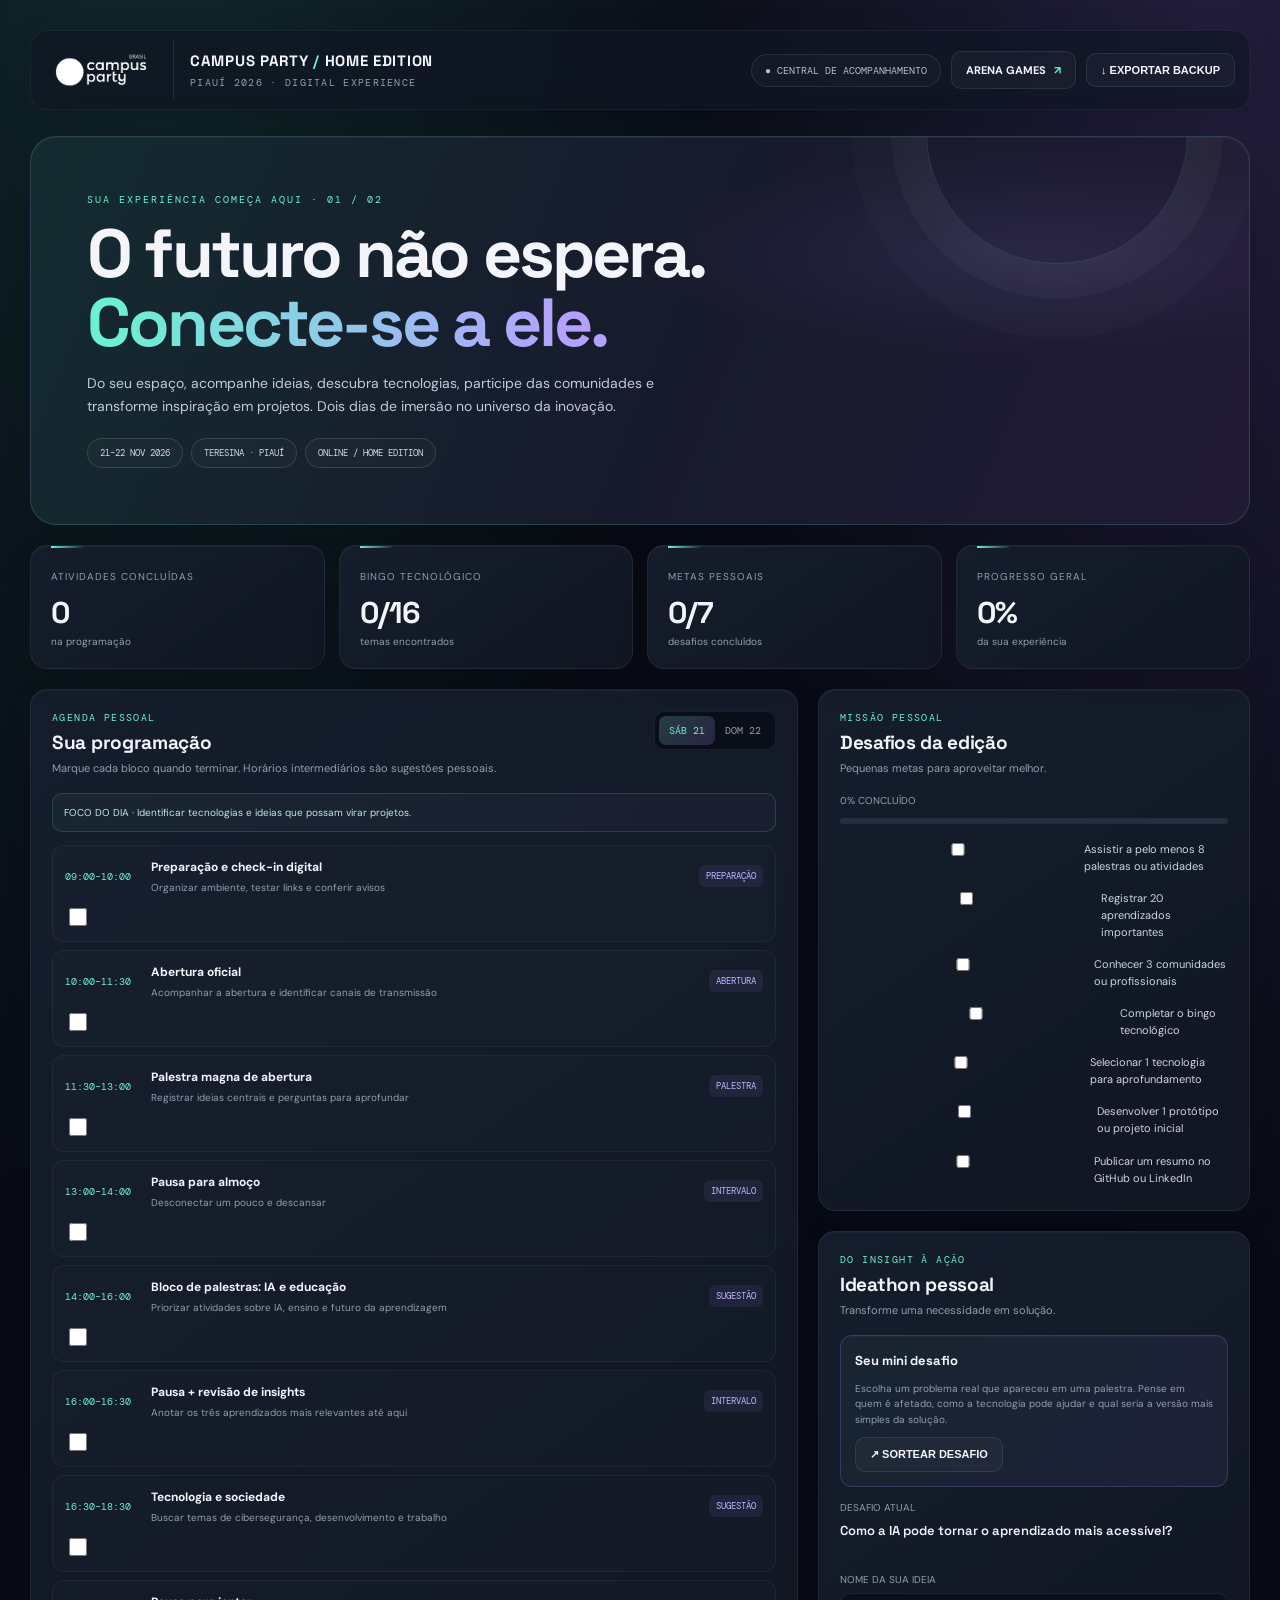
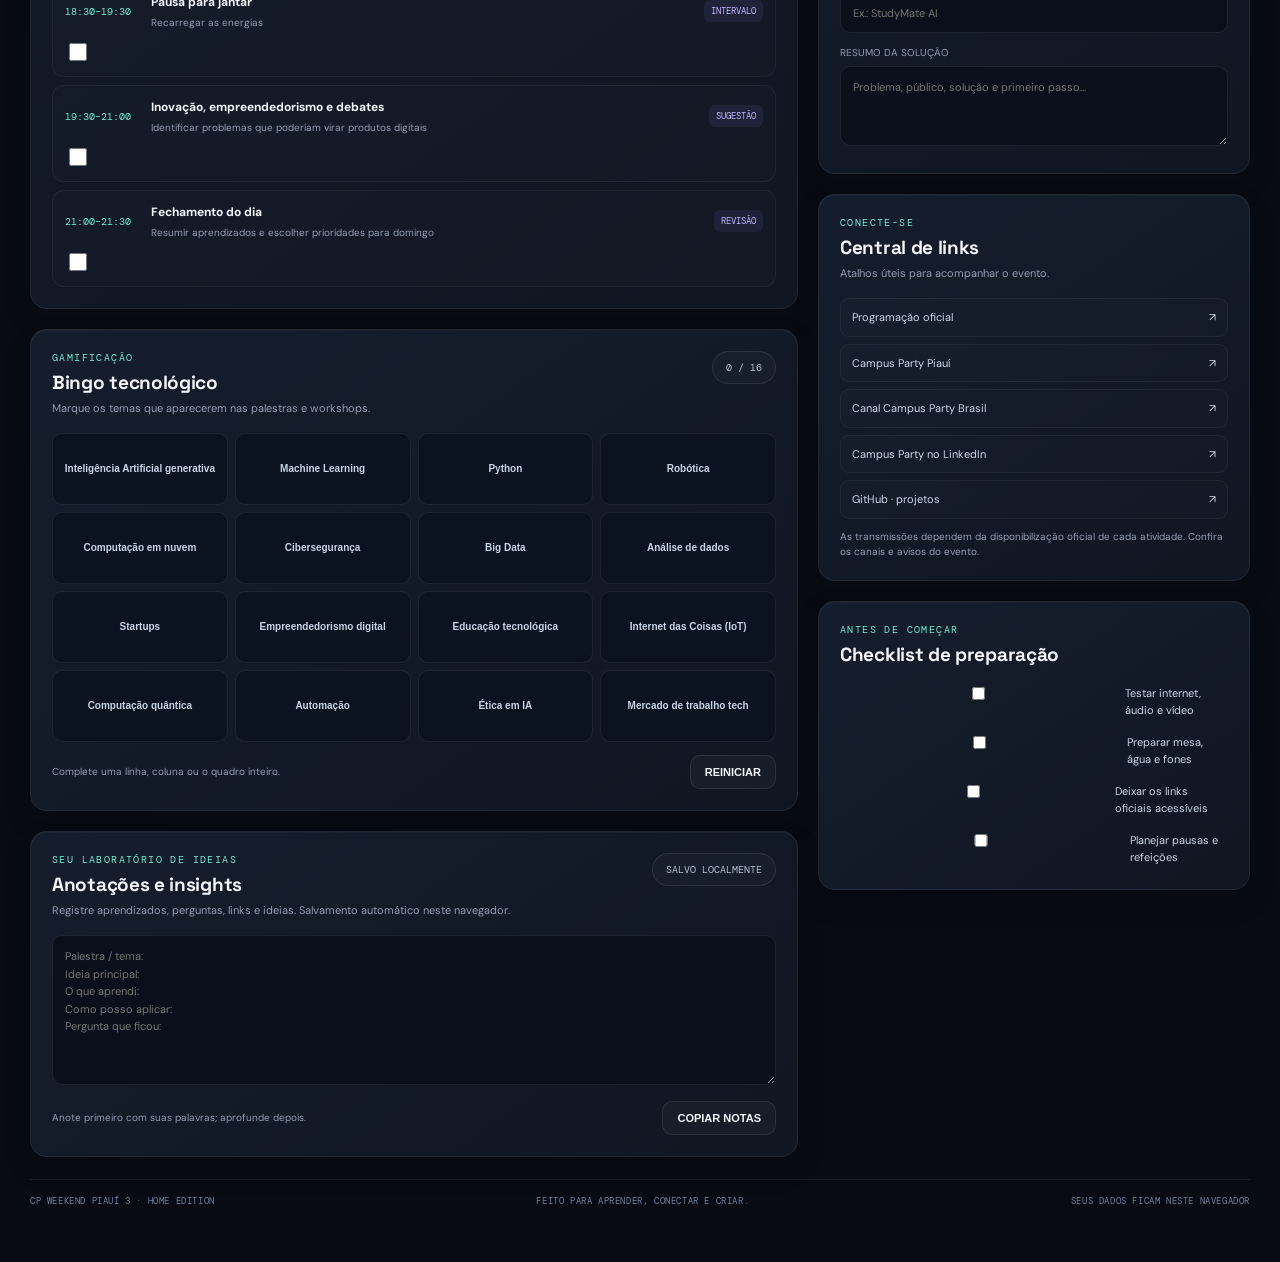
==== index.html @ 37fe3cd0 "Add files via upload" ====
<!doctype html>
<html lang="pt-BR">

<head>
    <meta charset="utf-8">
    <meta name="viewport" content="width=device-width,initial-scale=1">
    <meta name="theme-color" content="#090d18">
    <title>Campus Party Piauí 2026 | Home Edition</title>
    <link rel="icon" href="favicon.png">
    <link rel="stylesheet" href="styles.css">
</head>

<body>
    <div class="wrap">
        <header class="top">
            <div class="brand">
                <div class="logo">
                    <img src="./assets/_logo.webp" alt="Campus Party Piauí 2026" width="120" height="68">
                </div>
                <div>
                    <b>CAMPUS PARTY <span style="color:var(--cyan)">/</span> HOME EDITION</b>
                    <div class="sub">
                        PIAUÍ 2026 · DIGITAL EXPERIENCE
                    </div>
                </div>
            </div>
            <div class="topright">
                <span class="pill">● CENTRAL DE ACOMPANHAMENTO</span><a class="btn arena-link"
                    href="arena-games.html">ARENA GAMES <span>↗</span></a><button class="btn" id="export">↓ EXPORTAR
                    BACKUP</button>
            </div>
        </header>
        <section class="hero">
            <div class="eyebrow">
                SUA EXPERIÊNCIA COMEÇA AQUI · 01 / 02
            </div>
            <h1>O futuro não espera.<br><span>Conecte-se a ele.</span></h1>
            <p>
                Do seu espaço, acompanhe ideias, descubra tecnologias, participe das comunidades e transforme inspiração
                em projetos. Dois dias de imersão no universo da inovação.
            </p>
            <div class="tags">
                <span class="tag">21–22 NOV 2026</span><span class="tag">TERESINA · PIAUÍ</span><span class="tag">ONLINE
                    / HOME EDITION</span>
            </div>
        </section>
        <section class="stats">
            <div class="stat">
                <small>Atividades concluídas</small>
                <div class="num" id="sEvents">
                    0
                </div>
                <div class="hint">
                    na programação
                </div>
            </div>
            <div class="stat">
                <small>Bingo tecnológico</small>
                <div class="num" id="sBingo">
                    0/16
                </div>
                <div class="hint">
                    temas encontrados
                </div>
            </div>
            <div class="stat">
                <small>Metas pessoais</small>
                <div class="num" id="sGoals">
                    0/7
                </div>
                <div class="hint">
                    desafios concluídos
                </div>
            </div>
            <div class="stat">
                <small>Progresso geral</small>
                <div class="num" id="sTotal">
                    0%
                </div>
                <div class="hint">
                    da sua experiência
                </div>
            </div>
        </section>
        <div class="layout">
            <main class="col">
                <section class="card">
                    <div class="cardhead">
                        <div>
                            <div class="kicker">
                                AGENDA PESSOAL
                            </div>
                            <div class="title">
                                Sua programação
                            </div>
                            <div class="desc">
                                Marque cada bloco quando terminar. Horários intermediários são sugestões pessoais.
                            </div>
                        </div>
                        <div class="tabs">
                            <button class="tab active" data-day="sat">SÁB 21</button><button class="tab"
                                data-day="sun">DOM 22</button>
                        </div>
                    </div>
                    <div class="noteinfo" id="dayNote">
                        FOCO DO DIA · Identificar tecnologias e ideias que possam virar projetos.
                    </div>
                    <div class="events" id="events"></div>
                </section>
                <section class="card">
                    <div class="cardhead">
                        <div>
                            <div class="kicker">
                                GAMIFICAÇÃO
                            </div>
                            <div class="title">
                                Bingo tecnológico
                            </div>
                            <div class="desc">
                                Marque os temas que aparecerem nas palestras e workshops.
                            </div>
                        </div>
                        <span class="pill" id="bingoCount">0 / 16</span>
                    </div>
                    <div class="bingo" id="bingo"></div>
                    <div style="display:flex;justify-content:space-between;align-items:center;gap:10px;margin-top:13px">
                        <span class="muted">Complete uma linha, coluna ou o quadro inteiro.</span><button class="btn"
                            id="resetBingo">REINICIAR</button>
                    </div>
                </section>
                <section class="card">
                    <div class="cardhead">
                        <div>
                            <div class="kicker">
                                SEU LABORATÓRIO DE IDEIAS
                            </div>
                            <div class="title">
                                Anotações e insights
                            </div>
                            <div class="desc">
                                Registre aprendizados, perguntas, links e ideias. Salvamento automático neste navegador.
                            </div>
                        </div>
                        <span class="pill" id="saveStatus">SALVO LOCALMENTE</span>
                    </div>
                    <textarea id="notes"
                        placeholder="Palestra / tema:&#10;Ideia principal:&#10;O que aprendi:&#10;Como posso aplicar:&#10;Pergunta que ficou:"></textarea>
                    <div style="display:flex;justify-content:space-between;align-items:center;margin-top:10px">
                        <span class="muted">Anote primeiro com suas palavras; aprofunde depois.</span><button
                            class="btn" id="copy">COPIAR NOTAS</button>
                    </div>
                </section>
            </main>
            <aside class="col side">
                <section class="card">
                    <div class="cardhead">
                        <div>
                            <div class="kicker">
                                MISSÃO PESSOAL
                            </div>
                            <div class="title">
                                Desafios da edição
                            </div>
                            <div class="desc">
                                Pequenas metas para aproveitar melhor.
                            </div>
                        </div>
                    </div>
                    <div class="muted" id="goalPct">
                        0% CONCLUÍDO
                    </div>
                    <div class="progress">
                        <div class="bar" id="goalBar"></div>
                    </div>
                    <div class="goals" id="goals"></div>
                </section>
                <section class="card">
                    <div class="cardhead">
                        <div>
                            <div class="kicker">
                                DO INSIGHT À AÇÃO
                            </div>
                            <div class="title">
                                Ideathon pessoal
                            </div>
                            <div class="desc">
                                Transforme uma necessidade em solução.
                            </div>
                        </div>
                    </div>
                    <div class="idea">
                        <b>Seu mini desafio</b>
                        <p>
                            Escolha um problema real que apareceu em uma palestra. Pense em quem é afetado, como a
                            tecnologia pode ajudar e qual seria a versão mais simples da solução.
                        </p>
                        <button class="btn" id="newIdea">↗ SORTEAR DESAFIO</button>
                    </div>
                    <label class="muted" style="display:block;margin:13px 0 6px">DESAFIO ATUAL</label>
                    <div id="prompt" style="font:600 13px/1.5 'Space Grotesk';min-height:38px">
                        Como a IA pode tornar o aprendizado mais acessível?
                    </div>
                    <label class="muted" style="display:block;margin:13px 0 6px">NOME DA SUA IDEIA</label><input
                        id="projectName" placeholder="Ex.: StudyMate AI"><label class="muted"
                        style="display:block;margin:12px 0 6px">RESUMO DA SOLUÇÃO</label><textarea class="smallarea"
                        id="projectDesc" placeholder="Problema, público, solução e primeiro passo..."></textarea>
                </section>
                <section class="card">
                    <div class="cardhead">
                        <div>
                            <div class="kicker">
                                CONECTE-SE
                            </div>
                            <div class="title">
                                Central de links
                            </div>
                            <div class="desc">
                                Atalhos úteis para acompanhar o evento.
                            </div>
                        </div>
                    </div>
                    <div class="resources">
                        <a class="resource"
                            href="https://brasil.campus-party.org/cpweekend/piaui3/horario-de-funcionamento/"
                            target="_blank" rel="noopener">Programação oficial <span>↗</span></a><a class="resource"
                            href="https://brasil.campus-party.org/cpweekend/piaui3/" target="_blank"
                            rel="noopener">Campus Party Piauí <span>↗</span></a><a class="resource"
                            href="https://www.youtube.com/@CampusPartyBrasil" target="_blank" rel="noopener">Canal
                            Campus Party Brasil <span>↗</span></a><a class="resource"
                            href="https://www.linkedin.com/company/campus-party/" target="_blank" rel="noopener">Campus
                            Party no LinkedIn <span>↗</span></a><a class="resource" href="https://github.com/"
                            target="_blank" rel="noopener">GitHub · projetos <span>↗</span></a>
                    </div>
                    <p class="muted" style="margin-bottom:0">
                        As transmissões dependem da disponibilização oficial de cada atividade. Confira os canais e
                        avisos do evento.
                    </p>
                </section>
                <section class="card">
                    <div class="cardhead">
                        <div>
                            <div class="kicker">
                                ANTES DE COMEÇAR
                            </div>
                            <div class="title">
                                Checklist de preparação
                            </div>
                        </div>
                    </div>
                    <div class="goals" id="prep">
                        <label class="goal"><input type="checkbox" data-prep="internet"><span>Testar internet, áudio e
                                vídeo</span></label><label class="goal"><input type="checkbox"
                                data-prep="desk"><span>Preparar mesa, água e fones</span></label><label
                            class="goal"><input type="checkbox" data-prep="links"><span>Deixar os links oficiais
                                acessíveis</span></label><label class="goal"><input type="checkbox"
                                data-prep="breaks"><span>Planejar pausas e refeições</span></label>
                    </div>
                </section>
            </aside>
        </div>
        <footer class="foot">
            <span>CP WEEKEND PIAUÍ 3 · HOME EDITION</span><span>FEITO PARA APRENDER, CONECTAR E CRIAR.</span><span>SEUS
                DADOS FICAM NESTE NAVEGADOR</span>
        </footer>
    </div>
    <div class="toast" id="toast"></div>
    <script src="app.js"></script>
</body>

</html>
---- styles.css ----
@import url('https://fonts.googleapis.com/css2?family=DM+Mono:wght@400;500&family=DM+Sans:wght@400;500;600;700;800&family=Space+Grotesk:wght@500;600;700&display=swap');

    :root {
        --bg: #080b14;
        --panel: #111725;
        --panel2: #0d1320;
        --line: #252e40;
        --txt: #f3f5fb;
        --muted: #929db2;
        --cyan: #6cf0d2;
        --purple: #a68bff;
        --pink: #f58bd4;
        --green: #7ee0a1
    }

    * {
        box-sizing: border-box
    }

    body {
        margin: 0;
        background: radial-gradient(ellipse 10% 0%, #12303a 0, transparent 35%), radial-gradient(ellipse at 90% 5%, #211c40 0, transparent 30%), var(--bg);
        color: var(--txt);
        font: 14px 'DM Sans', sans-serif
    }

    .wrap {
        max-width: 1400px;
        margin: auto;
        padding: 26px 30px 55px
    }

    .top {
        display: flex;
        justify-content: space-between;
        align-items: center;
        margin-bottom: 26px
    }

    .brand {
        display: flex;
        align-items: center;
        gap: 12px
    }

    .logo {
        border-right: 1px solid var(--line);
    }

    /* .logo {
        background: linear-gradient(135deg, var(--cyan), var(--purple));
        color: #08121b;
        border-radius: 13px;
        width: 88px;
        height: 44px;
        display: grid;
        place-items: center;
        font: 700 19px 'Space Grotesk'
    } */

    .brand b {
        font: 700 16px 'Space Grotesk';
        letter-spacing: .4px
    }

    .sub,
    .mono {
        font: 10px 'DM Mono';
        letter-spacing: 1px;
        color: var(--muted);
        margin-top: 4px
    }

    .pill {
        border: 1px solid var(--line);
        border-radius: 30px;
        padding: 9px 13px;
        color: var(--muted);
        font: 10px 'DM Mono'
    }

    .topright {
        display: flex;
        gap: 10px;
        align-items: center
    }

    .btn {
        background: #1a2940;
        border: 1px solid var(--line);
        color: var(--txt);
        padding: 10px 14px;
        border-radius: 11px;
        font-weight: 700;
        font-size: 11px;
        cursor: pointer
    }

    .btn:hover {
        border-color: var(--cyan);
        transform: translateY(-1px)
    }

    .btn.primary {
        background: var(--cyan);
        color: #07131b;
        border-color: var(--cyan)
    }

    .hero {
        position: relative;
        overflow: hidden;
        border: 1px solid #31505d;
        border-radius: 25px;
        padding: 34px 38px;
        background: linear-gradient(110deg, #122b39, #1d1b3b);
        margin-bottom: 18px
    }

    .hero:after {
        content: "";
        position: absolute;
        width: 260px;
        height: 260px;
        border: 1px solid #45606c;
        border-radius: 50%;
        right: 5%;
        top: -135px;
        box-shadow: 0 0 0 35px #ffffff08, 0 0 0 75px #ffffff05
    }

    .eyebrow {
        font: 10px 'DM Mono';
        letter-spacing: 2px;
        color: var(--cyan)
    }

    h1 {
        font: 700 clamp(35px, 5vw, 57px)/1.02 'Space Grotesk';
        letter-spacing: -2px;
        margin: 14px 0 12px;
        max-width: 750px
    }

    h1 span {
        background: linear-gradient(90deg, var(--cyan), #c7aaff);
        color: transparent;
        background-clip: text
    }

    .hero p {
        color: #b7c6d9;
        line-height: 1.65;
        max-width: 650px;
        font-size: 13px
    }

    .tags {
        display: flex;
        gap: 8px;
        flex-wrap: wrap;
        margin-top: 20px
    }

    .tag {
        font: 9px 'DM Mono';
        padding: 8px 10px;
        border: 1px solid #ffffff25;
        border-radius: 8px;
        color: #d0d9e8
    }

    .stats {
        display: grid;
        grid-template-columns: repeat(4, 1fr);
        gap: 12px;
        margin: 18px 0
    }

    .stat,
    .card {
        background: linear-gradient(145deg, #142034, #101827);
        border: 1px solid var(--line);
        border-radius: 18px;
        padding: 18px
    }

    .stat small {
        color: var(--muted);
        font-size: 10px;
        text-transform: uppercase;
        letter-spacing: 1px
    }

    .num {
        font: 700 27px 'Space Grotesk';
        margin: 7px 0 2px
    }

    .hint {
        font-size: 10px;
        color: var(--muted)
    }

    .layout {
        display: grid;
        grid-template-columns: 1.6fr .9fr;
        gap: 18px
    }

    .col {
        display: flex;
        flex-direction: column;
        gap: 18px
    }

    .cardhead {
        display: flex;
        justify-content: space-between;
        align-items: flex-start;
        gap: 12px;
        margin-bottom: 16px
    }

    .kicker {
        font: 10px 'DM Mono';
        letter-spacing: 1.4px;
        color: var(--cyan);
        margin-bottom: 6px
    }

    .title {
        font: 700 17px 'Space Grotesk'
    }

    .desc {
        font-size: 11px;
        color: var(--muted);
        margin-top: 5px
    }

    .tabs {
        display: flex;
        background: #0a1220;
        border: 1px solid var(--line);
        border-radius: 10px;
        padding: 4px
    }

    .tab {
        border: 0;
        background: transparent;
        color: var(--muted);
        padding: 8px 10px;
        border-radius: 7px;
        font: 10px 'DM Mono';
        cursor: pointer
    }

    .tab.active {
        background: #263a50;
        color: var(--cyan)
    }

    .noteinfo {
        background: #102a32;
        border: 1px solid #28515a;
        border-radius: 10px;
        padding: 11px;
        color: #b9d9dc;
        font-size: 10px;
        margin-bottom: 13px
    }

    .events {
        display: grid;
        gap: 8px
    }

    .event {
        display: grid;
        grid-template-columns: 76px 1fr auto;
        gap: 10px;
        align-items: center;
        border: 1px solid var(--line);
        border-radius: 12px;
        padding: 12px;
        background: #ffffff04
    }

    .event.done {
        opacity: .5
    }

    .event.done .ename {
        text-decoration: line-through
    }

    .time {
        font: 10px 'DM Mono';
        color: var(--cyan)
    }

    .ename {
        font-size: 12px;
        font-weight: 700
    }

    .emeta {
        font-size: 10px;
        color: var(--muted);
        margin-top: 4px
    }

    .etype {
        font: 9px 'DM Mono';
        padding: 5px 7px;
        border-radius: 6px;
        background: #ad91ff1a;
        color: #cbbcff
    }

    .check {
        width: 18px;
        height: 18px;
        accent-color: var(--cyan);
        cursor: pointer
    }

    .bingo {
        display: grid;
        grid-template-columns: repeat(4, 1fr);
        gap: 7px
    }

    .cell {
        min-height: 72px;
        border: 1px solid var(--line);
        background: #0e1929;
        color: #c7d4e6;
        border-radius: 10px;
        font-size: 10px;
        font-weight: 700;
        padding: 8px 5px;
        cursor: pointer
    }

    .cell.marked {
        border-color: var(--cyan);
        background: #56e5e018;
        color: var(--cyan)
    }

    .cell:hover {
        border-color: var(--purple)
    }

    .progress {
        height: 6px;
        border-radius: 20px;
        background: #29364b;
        overflow: hidden;
        margin: 10px 0 15px
    }

    .bar {
        height: 100%;
        width: 0;
        background: linear-gradient(90deg, var(--cyan), var(--purple));
        transition: .25s
    }

    .goals {
        display: grid;
        gap: 11px
    }

    .goal {
        display: flex;
        gap: 9px;
        align-items: flex-start;
        font-size: 11px;
        color: #cad5e6;
        line-height: 1.4
    }

    .goal input {
        accent-color: var(--cyan);
        margin-top: 2px
    }

    .goal.done span {
        text-decoration: line-through;
        color: var(--muted)
    }

    textarea,
    input {
        width: 100%;
        background: #0a1423;
        border: 1px solid var(--line);
        border-radius: 10px;
        padding: 12px;
        color: var(--txt);
        font: 11px 'DM Sans';
        outline: none
    }

    textarea:focus,
    input:focus {
        border-color: var(--cyan)
    }

    textarea {
        min-height: 150px;
        resize: vertical;
        line-height: 1.6
    }

    .smallarea {
        min-height: 80px
    }

    .idea {
        border: 1px solid #60415d;
        background: linear-gradient(120deg, #3a254022, #ad91ff12);
        border-radius: 12px;
        padding: 14px
    }

    .idea b {
        font: 700 13px 'Space Grotesk'
    }

    .idea p {
        font-size: 10px;
        line-height: 1.55;
        color: var(--muted)
    }

    .resources {
        display: grid;
        gap: 7px
    }

    .resource {
        display: flex;
        justify-content: space-between;
        padding: 10px 11px;
        border: 1px solid var(--line);
        border-radius: 9px;
        text-decoration: none;
        color: #cbd7e8;
        font-size: 11px
    }

    .resource:hover {
        border-color: var(--cyan);
        color: var(--cyan)
    }

    .muted {
        color: var(--muted);
        font-size: 10px;
        line-height: 1.5
    }

    .foot {
        display: flex;
        justify-content: space-between;
        gap: 10px;
        border-top: 1px solid var(--line);
        margin-top: 22px;
        padding-top: 15px;
        color: #71809a;
        font: 9px 'DM Mono'
    }

    .toast {
        position: fixed;
        bottom: 20px;
        left: 50%;
        transform: translate(-50%, 20px);
        background: #d8fff7;
        color: #07131b;
        border-radius: 9px;
        padding: 11px 15px;
        font-weight: 700;
        font-size: 11px;
        opacity: 0;
        transition: .2s;
        pointer-events: none
    }

    .toast.show {
        opacity: 1;
        transform: translate(-50%, 0)
    }

    body {
        min-height: 100vh;
        background:
            radial-gradient(ellipse at 12% -8%, #1a594d55, transparent 34rem),
            radial-gradient(ellipse at 95% 3%, #553b8750, transparent 32rem),
            linear-gradient(180deg, #0b101a 0%, var(--bg) 42rem);
        line-height: 1.5
    }

    .wrap {
        position: relative;
        max-width: 1440px;
        padding-top: 30px
    }

    .top {
        min-height: 76px;
        padding: 10px 14px;
        border: 1px solid #ffffff0d;
        border-radius: 18px;
        background: #101725b8;
        box-shadow: 0 14px 40px #0000001c;
        backdrop-filter: blur(14px)
    }

    .brand {
        gap: 16px
    }

    .logo {
        display: grid;
        place-items: center;
        min-width: 126px;
        min-height: 54px;
        padding-right: 16px;
        border-right: 1px solid #ffffff18
    }

    .logo img {
        display: block;
        width: 112px;
        height: auto;
        object-fit: contain
    }

    .brand b {
        font-size: 15px;
        letter-spacing: .7px
    }

    .sub,
    .mono {
        letter-spacing: 1.3px
    }

    .pill {
        border-color: #ffffff17;
        background: #ffffff06;
        color: #b4bfd0
    }

    .hero {
        border-color: #7cebd52b;
        border-radius: 26px;
        padding: clamp(30px, 5vw, 56px);
        background:
            radial-gradient(ellipse at 82% 30%, #a68bff1a, transparent 24rem),
            linear-gradient(112deg, #142b30 0%, #171a2c 54%, #211a35 100%);
        box-shadow: 0 22px 65px #00000030, inset 0 1px #ffffff0b
    }

    .hero:after {
        border-color: #a3f4df22;
        box-shadow: 0 0 0 35px #ffffff08, 0 0 0 75px #ffffff04, 0 0 70px #6cf0d20a
    }

    .eyebrow,
    .kicker {
        color: var(--cyan)
    }

    h1 {
        font-size: clamp(38px, 5.5vw, 68px);
        line-height: 1.01;
        letter-spacing: -2.8px
    }

    h1 span {
        background-image: linear-gradient(90deg, #6cf0d2 4%, #b4a1ff 92%)
    }

    .hero p {
        max-width: 610px;
        color: #c0cada;
        font-size: 14px
    }

    .tag {
        border-color: #ffffff20;
        border-radius: 999px;
        background: #ffffff06;
        padding: 8px 12px
    }

    .stats {
        gap: 14px;
        margin: 20px 0
    }

    .stat,
    .card {
        border-color: #ffffff10;
        border-radius: 17px;
        background: linear-gradient(145deg, #151d2c 0%, #101622 100%);
        box-shadow: 0 12px 32px #00000018, inset 0 1px #ffffff08
    }

    .stat {
        position: relative;
        overflow: hidden;
        padding: 19px 20px
    }

    .stat:after {
        content: "";
        position: absolute;
        top: 0;
        left: 20px;
        width: 34px;
        height: 2px;
        background: linear-gradient(90deg, var(--cyan), transparent)
    }

    .num {
        font-size: 30px;
        letter-spacing: -.8px
    }

    .layout {
        gap: 20px
    }

    .col {
        gap: 20px
    }

    .card {
        padding: 21px
    }

    .title {
        font-size: 19px;
        letter-spacing: -.3px
    }

    .desc {
        max-width: 570px;
        line-height: 1.55
    }

    .btn,
    .tab,
    .cell,
    .resource {
        transition: border-color .2s ease, background-color .2s ease, color .2s ease, transform .2s ease, box-shadow .2s ease
    }

    .btn {
        border-color: #ffffff16;
        border-radius: 10px;
        background: #ffffff08
    }

    .btn:hover {
        border-color: var(--cyan);
        background: #6cf0d20e;
        box-shadow: 0 5px 18px #6cf0d20e
    }

    .btn.primary {
        background: var(--cyan);
        color: #07131b
    }

    .tabs {
        border-color: #ffffff12;
        background: #090e18
    }

    .tab.active {
        background: linear-gradient(135deg, #243e43, #292442);
        color: var(--cyan)
    }

    .noteinfo {
        border-color: #6cf0d229;
        background: linear-gradient(100deg, #6cf0d20c, #a68bff0a);
        color: #c2e8df
    }

    .event {
        border-color: #ffffff0d;
        background: #ffffff03;
        transition: border-color .2s ease, background .2s ease
    }

    .event:hover {
        border-color: #6cf0d23d;
        background: #6cf0d207
    }

    .event.done {
        opacity: .58
    }

    .etype {
        background: #a68bff16;
        color: #c3b4ff
    }

    .cell {
        border-color: #ffffff12;
        background: #0c1320;
        line-height: 1.4
    }

    .cell:hover {
        border-color: var(--purple);
        background: #a68bff0c;
        transform: translateY(-2px)
    }

    .cell.marked {
        border-color: #6cf0d27a;
        background: #6cf0d214;
        color: var(--cyan);
        box-shadow: inset 0 0 18px #6cf0d208
    }

    .progress {
        background: #252e40
    }

    .bar {
        background: linear-gradient(90deg, var(--cyan), var(--purple));
        box-shadow: 0 0 14px #6cf0d255
    }

    .goal {
        padding: 2px 0;
        line-height: 1.55
    }

    .idea {
        border-color: #a68bff35;
        background: linear-gradient(125deg, #6cf0d20b, #a68bff13 78%);
        box-shadow: inset 0 1px #ffffff08
    }

    .resource {
        border-color: #ffffff0d;
        background: #ffffff03
    }

    .resource:hover {
        border-color: #6cf0d24d;
        background: #6cf0d208;
        color: var(--cyan);
        transform: translateX(2px)
    }

    textarea,
    input {
        border-color: #ffffff14;
        background: #0a101b;
        transition: border-color .2s ease, box-shadow .2s ease
    }

    textarea:focus,
    input:focus {
        border-color: #6cf0d27a;
        box-shadow: 0 0 0 3px #6cf0d214
    }

    :focus-visible {
        outline: 2px solid var(--cyan);
        outline-offset: 3px
    }

    .foot {
        border-color: #ffffff13;
        letter-spacing: .6px
    }

    .toast {
        box-shadow: 0 12px 36px #00000040
    }

    @media(max-width:900px) {
        .side {
            gap: 14px
        }
    }

    @media(max-width:620px) {
        .wrap {
            padding: 12px 12px 30px
        }

        .top {
            gap: 12px;
            padding: 10px;
            border-radius: 15px
        }

        .brand {
            gap: 10px
        }

        .logo {
            min-width: 82px;
            min-height: 42px;
            padding-right: 9px
        }

        .logo img {
            width: 74px
        }

        .brand b {
            font-size: 11px
        }

        .sub {
            font-size: 8px;
            letter-spacing: .6px
        }

        .topright {
            justify-content: center
        }

        .btn {
            padding: 9px 10px;
            font-size: 9px
        }

        .hero {
            border-radius: 20px;
            padding: 28px 20px
        }

        h1 {
            font-size: clamp(36px, 10vw, 48px);
            letter-spacing: -1.8px
        }

        .hero p {
            font-size: 12px
        }

        .stats {
            gap: 9px
        }

        .stat {
            padding: 15px
        }

        .stat small {
            font-size: 9px
        }

        .num {
            font-size: 26px
        }

        .card {
            padding: 16px
        }

        .title {
            font-size: 17px
        }
    }

    @media(prefers-reduced-motion: reduce) {
        *,
        *:before,
        *:after {
            scroll-behavior: auto !important;
            transition-duration: .01ms !important;
            animation-duration: .01ms !important;
            animation-iteration-count: 1 !important
        }
    }

    @media(max-width:900px) {
        .layout {
            grid-template-columns: 1fr
        }

        .side {
            display: grid;
            grid-template-columns: 1fr 1fr
        }
    }

    @media(max-width:620px) {
        .wrap {
            padding: 16px 12px 35px
        }

        .top {
            align-items: flex-start
        }

        .topright {
            flex-direction: column;
            align-items: flex-end
        }

        .pill {
            display: none
        }

        .hero {
            padding: 26px 20px
        }

        h1 {
            font-size: 38px
        }

        .stats {
            grid-template-columns: repeat(2, 1fr)
        }

        .side {
            display: flex
        }

        .event {
            grid-template-columns: 63px 1fr auto;
            padding: 9px;
            gap: 7px
        }

        .etype {
            display: none
        }

        .cell {
            min-height: 65px;
            font-size: 9px
        }

        .foot {
            flex-direction: column
        }
    }

    @media print {
        body {
            background: white;
            color: #111
        }

        .hero,
        .stat,
        .card {
            background: white;
            color: #111;
            border: 1px solid #bbb
        }

        .topright,
        .tabs,
        .btn {
            display: none
        }

        .layout {
            grid-template-columns: 1fr
        }

        .side {
            display: grid;
            grid-template-columns: 1fr 1fr
        }
    }

    .arena-link,
    .arena-home-link {
        text-decoration: none
    }

    .arena-link span {
        color: var(--cyan);
        margin-left: 5px
    }

    .arena-page {
        overflow-x: hidden
    }

    .brand-home {
        color: inherit;
        text-decoration: none
    }

    .brand-home:hover b {
        color: var(--cyan)
    }

    .brand-home b span {
        color: var(--cyan)
    }

    .arena-hero {
        position: relative;
        isolation: isolate;
        display: grid;
        grid-template-columns: minmax(0, 1fr) minmax(320px, .85fr);
        align-items: center;
        gap: clamp(30px, 6vw, 84px);
        min-height: 440px;
        overflow: hidden;
        padding: clamp(30px, 6vw, 68px);
        border: 1px solid #6cf0d22b;
        border-radius: 26px;
        background:
            radial-gradient(ellipse at 82% 55%, #a68bff20, transparent 26rem),
            linear-gradient(112deg, #132c30 0%, #171a2c 55%, #211a35 100%);
        box-shadow: 0 22px 65px #00000030, inset 0 1px #ffffff0b
    }

    .arena-hero-copy {
        position: relative;
        z-index: 1
    }

    .arena-hero h1 {
        max-width: 720px;
        margin: 18px 0;
        font-size: clamp(42px, 5vw, 66px);
        line-height: 1.02;
        letter-spacing: -2.6px
    }

    .arena-hero h1 span {
        background: linear-gradient(90deg, #6cf0d2, #b4a1ff);
        color: transparent;
        background-clip: text
    }

    .arena-hero-copy > p {
        max-width: 490px;
        color: #c0cada;
        font-size: 14px;
        line-height: 1.7
    }

    .arena-cta {
        display: inline-flex;
        align-items: center;
        gap: 18px;
        margin-top: 12px;
        border-color: var(--cyan);
        background: var(--cyan);
        color: #07131b;
        text-decoration: none
    }

    .arena-cta:hover {
        background: #8af6df;
        color: #07131b
    }

    .arena-meta {
        display: flex;
        gap: 8px;
        margin-top: 28px
    }

    .arena-meta span,
    .art-label,
    .art-corner,
    .feature-index,
    .feature-action {
        font: 9px 'DM Mono';
        letter-spacing: 1px
    }

    .arena-meta span {
        padding: 7px 10px;
        border: 1px solid #ffffff20;
        border-radius: 999px;
        color: #c4cfdf
    }

    .arena-showcase {
        position: relative;
        z-index: 1;
        display: grid;
        grid-template-columns: 1fr 1fr;
        grid-template-rows: 138px 138px;
        gap: 12px;
        transform: rotate(-2deg)
    }

    .feature-game {
        position: relative;
        display: flex;
        flex-direction: column;
        justify-content: space-between;
        overflow: hidden;
        padding: 15px;
        border: 1px solid #ffffff24;
        border-radius: 15px;
        color: #f3f5fb;
        text-decoration: none;
        box-shadow: 0 14px 30px #00000030;
        transition: transform .2s ease, border-color .2s ease
    }

    .feature-game:before {
        content: "";
        position: absolute;
        width: 150px;
        height: 150px;
        right: -40px;
        bottom: -70px;
        border: 1px solid #ffffff25;
        border-radius: 50%;
        box-shadow: 0 0 0 18px #ffffff08, 0 0 0 40px #ffffff05
    }

    .feature-game:hover {
        z-index: 1;
        transform: translateY(-4px) rotate(2deg);
        border-color: var(--cyan)
    }

    .feature-game strong {
        position: relative;
        font: 700 54px/.85 'Space Grotesk';
        letter-spacing: -3px
    }

    .feature-index,
    .feature-action {
        position: relative;
        color: #e4e8f0
    }

    .feature-action {
        font-size: 8px
    }

    .feature-pubg {
        grid-column: 1;
        grid-row: 1;
        background: linear-gradient(140deg, #d78136, #7d332c 70%, #251d2a)
    }

    .feature-pubg strong {
        color: #fff1d2;
        font-size: 39px;
        letter-spacing: -2px
    }

    .feature-gta {
        grid-column: 2;
        grid-row: 1 / span 2;
        background: linear-gradient(155deg, #9d5b9c, #3c365c 55%, #1b2034)
    }

    .feature-gta strong {
        align-self: center;
        color: #f8c6df;
        font-size: 112px;
        text-shadow: 0 8px 26px #18122680
    }

    .feature-football {
        grid-column: 1;
        grid-row: 2;
        background: linear-gradient(145deg, #49866e, #244c50 63%, #182a3a)
    }

    .feature-football strong {
        color: #b6f2d5;
        font-size: 58px
    }

    .arena-orbit {
        position: absolute;
        z-index: -1;
        width: 310px;
        height: 310px;
        right: -90px;
        top: -190px;
        border: 1px solid #ffffff13;
        border-radius: 50%;
        box-shadow: 0 0 0 35px #ffffff04, 0 0 0 75px #ffffff03
    }

    .arena-explore {
        margin-top: 34px;
        scroll-margin-top: 24px
    }

    .arena-section-heading {
        display: flex;
        justify-content: space-between;
        align-items: flex-end;
        gap: 20px;
        margin-bottom: 20px
    }

    .arena-section-heading h2 {
        margin: 0;
        font: 700 clamp(24px, 3vw, 32px)/1.2 'Space Grotesk';
        letter-spacing: -.8px
    }

    .arena-section-heading .desc {
        margin-bottom: 0
    }

    .surprise-btn {
        flex: 0 0 auto;
        border-color: #a68bff45;
        color: #d3c8ff
    }

    .surprise-btn:hover {
        border-color: var(--purple);
        background: #a68bff14;
        color: #e2daff
    }

    .game-tools {
        display: flex;
        justify-content: space-between;
        align-items: center;
        gap: 14px;
        padding: 10px;
        border: 1px solid #ffffff10;
        border-radius: 14px;
        background: #101725b8
    }

    .game-search {
        display: flex;
        align-items: center;
        gap: 10px;
        min-width: 190px;
        color: var(--cyan)
    }

    .game-search > span {
        padding-left: 5px;
        font-size: 23px;
        line-height: 1
    }

    .game-search input {
        min-width: 0;
        padding: 9px 5px;
        border: 0;
        background: transparent;
        box-shadow: none;
        font-size: 12px
    }

    .game-search input:focus {
        border: 0;
        box-shadow: none
    }

    .game-search input::-webkit-search-cancel-button {
        cursor: pointer
    }

    .game-filters {
        display: flex;
        gap: 5px;
        padding: 4px;
        border: 1px solid #ffffff0c;
        border-radius: 11px;
        background: #080d17
    }

    .game-filter {
        display: flex;
        align-items: center;
        gap: 8px;
        padding: 9px 12px;
        border: 0;
        border-radius: 8px;
        background: transparent;
        color: var(--muted);
        cursor: pointer;
        font: 10px 'DM Mono';
        transition: background .2s ease, color .2s ease
    }

    .game-filter span {
        color: #647087;
        font-size: 9px
    }

    .game-filter:hover,
    .game-filter.active {
        background: #263a50;
        color: var(--cyan)
    }

    .game-filter.active span {
        color: #9cebd9
    }

    .game-results {
        margin: 14px 2px 10px;
        color: var(--muted);
        font: 10px 'DM Mono'
    }

    .game-grid {
        display: grid;
        grid-template-columns: repeat(3, minmax(0, 1fr));
        gap: 14px
    }

    .game-card {
        overflow: hidden;
        border: 1px solid #ffffff12;
        border-radius: 15px;
        background: linear-gradient(145deg, #151d2c, #101622);
        box-shadow: 0 12px 32px #00000018, inset 0 1px #ffffff08;
        transition: border-color .2s ease, transform .2s ease, box-shadow .2s ease
    }

    .game-card:hover {
        transform: translateY(-3px);
        border-color: #6cf0d24d;
        box-shadow: 0 18px 36px #0000002a, 0 0 24px #6cf0d20a
    }

    .game-card[hidden] {
        display: none
    }

    .game-card-picked {
        border-color: var(--cyan);
        box-shadow: 0 0 0 2px #6cf0d229, 0 18px 36px #0000002a
    }

    .game-art {
        position: relative;
        display: flex;
        align-items: center;
        justify-content: center;
        min-height: 164px;
        overflow: hidden;
        border-bottom: 1px solid #ffffff12
    }

    .game-art:before,
    .game-art:after {
        content: "";
        position: absolute;
        border: 1px solid #ffffff25;
        border-radius: 50%;
        pointer-events: none
    }

    .game-art:before {
        width: 180px;
        height: 180px;
        right: -30px;
        bottom: -112px;
        box-shadow: 0 0 0 17px #ffffff08, 0 0 0 38px #ffffff05
    }

    .game-art:after {
        width: 90px;
        height: 90px;
        left: -45px;
        top: -45px;
        box-shadow: 0 0 0 14px #ffffff08
    }

    .game-art strong {
        position: relative;
        z-index: 1;
        font: 700 82px/.9 'Space Grotesk';
        letter-spacing: -5px;
        text-shadow: 0 8px 26px #00000035
    }

    .art-label,
    .art-corner {
        position: absolute;
        z-index: 1;
        color: #ffffffc9;
        font-size: 8px
    }

    .art-label {
        top: 14px;
        left: 15px
    }

    .art-corner {
        right: 15px;
        bottom: 13px;
        font-size: 8px
    }

    .art-gta-v {
        background:
            radial-gradient(ellipse at 75% 20%, #8ec99d65, transparent 45%),
            linear-gradient(145deg, #3a775d, #263d43 66%, #212639)
    }

    .art-gta-v strong {
        color: #d6efca
    }

    .art-gta-vi {
        background:
            radial-gradient(ellipse at 70% 20%, #f5a6bf70, transparent 43%),
            linear-gradient(145deg, #9a5c8f, #4c456f 60%, #29263d)
    }

    .art-gta-vi strong {
        color: #ffe0e8
    }

    .art-pubg {
        background:
            radial-gradient(ellipse at 28% 20%, #f5cb6b50, transparent 38%),
            linear-gradient(145deg, #b06b39, #604535 62%, #292532)
    }

    .art-pubg strong {
        color: #fff0c8;
        font-size: 58px;
        letter-spacing: -3px
    }

    .art-fifa {
        background:
            radial-gradient(ellipse at 78% 20%, #83e9b65c, transparent 40%),
            linear-gradient(145deg, #428a71, #28515b 62%, #202c41)
    }

    .art-fifa strong {
        color: #c7f7dc
    }

    .art-pes {
        background:
            radial-gradient(ellipse at 28% 80%, #7bb7ee58, transparent 42%),
            linear-gradient(145deg, #3a638b, #303f66 62%, #22243a)
    }

    .art-pes strong {
        color: #d1e6ff;
        font-size: 62px;
        letter-spacing: -3px
    }

    .game-info {
        display: flex;
        justify-content: space-between;
        align-items: center;
        gap: 10px;
        min-height: 86px;
        padding: 14px
    }

    .game-genre {
        color: var(--cyan);
        font: 8px 'DM Mono';
        letter-spacing: .8px
    }

    .game-info h3 {
        margin: 4px 0 0;
        font: 700 15px/1.3 'Space Grotesk'
    }

    .game-watch {
        flex: 0 0 auto;
        color: #c9d4e5;
        font: 9px 'DM Mono';
        text-decoration: none;
        white-space: nowrap
    }

    .game-watch span {
        color: var(--cyan)
    }

    .game-watch:hover {
        color: var(--cyan)
    }

    .no-games {
        padding: 38px 16px;
        border: 1px dashed #ffffff22;
        border-radius: 14px;
        color: var(--muted);
        text-align: center;
        font-size: 13px
    }

    .no-games[hidden] {
        display: none
    }

    .arena-tip {
        display: flex;
        align-items: center;
        gap: 15px;
        margin-top: 24px;
        padding: 19px 21px;
        border: 1px solid #a68bff24;
        border-radius: 15px;
        background: linear-gradient(100deg, #6cf0d20a, #a68bff0c)
    }

    .tip-mark {
        display: grid;
        flex: 0 0 38px;
        width: 38px;
        height: 38px;
        place-items: center;
        border: 1px solid #6cf0d238;
        border-radius: 12px;
        background: #6cf0d20d;
        color: var(--cyan)
    }

    .arena-tip strong {
        font: 700 13px 'Space Grotesk'
    }

    .arena-tip p {
        margin: 4px 0 0;
        color: var(--muted);
        font-size: 11px;
        line-height: 1.5
    }

    .arena-tip > a {
        flex: 0 0 auto;
        margin-left: auto;
        color: #c5b7ff;
        font: 9px 'DM Mono';
        text-decoration: none
    }

    .arena-tip > a:hover {
        color: var(--cyan)
    }

    @media(max-width:900px) {
        .arena-hero {
            grid-template-columns: 1fr minmax(260px, .8fr);
            gap: 28px;
            padding: 34px
        }

        .arena-showcase {
            grid-template-rows: 120px 120px
        }

        .game-grid {
            grid-template-columns: repeat(2, minmax(0, 1fr))
        }
    }

    @media(max-width:620px) {
        .top {
            flex-wrap: wrap
        }

        .topright {
            flex-direction: row;
            align-items: center;
            justify-content: flex-end;
            width: 100%
        }

        .arena-page .topright .pill {
            display: none
        }

        .arena-page .brand {
            width: 100%
        }

        .arena-page .brand b {
            font-size: 11px
        }

        .arena-hero {
            grid-template-columns: 1fr;
            gap: 26px;
            padding: 26px 20px;
            border-radius: 20px
        }

        .arena-hero h1 {
            font-size: clamp(38px, 10vw, 48px);
            letter-spacing: -1.8px
        }

        .arena-hero-copy > p {
            font-size: 12px
        }

        .arena-showcase {
            grid-template-rows: 112px 112px;
            gap: 9px;
            margin: 0 6px;
            transform: rotate(-1deg)
        }

        .feature-game {
            padding: 12px
        }

        .feature-gta strong {
            font-size: 88px
        }

        .arena-section-heading {
            align-items: flex-start;
            flex-direction: column
        }

        .game-tools {
            align-items: stretch;
            flex-direction: column
        }

        .game-search {
            width: 100%
        }

        .game-filters {
            display: grid;
            grid-template-columns: repeat(3, 1fr)
        }

        .game-filter {
            justify-content: center;
            padding: 9px 6px;
            font-size: 9px
        }

        .game-grid {
            grid-template-columns: 1fr;
            gap: 11px
        }

        .game-art {
            min-height: 150px
        }

        .arena-tip {
            align-items: flex-start;
            flex-wrap: wrap;
            padding: 16px
        }

        .arena-tip > div {
            flex: 1 1 calc(100% - 55px)
        }

        .arena-tip > a {
            margin-left: 53px
        }
    }

    .feature-game {
        isolation: isolate
    }

    .feature-image {
        position: absolute;
        z-index: 0;
        inset: 0;
        width: 100%;
        height: 100%;
        object-fit: cover;
        object-position: center;
        transition: transform .35s ease
    }

    .feature-game:after {
        content: "";
        position: absolute;
        z-index: 1;
        inset: 0;
        background: linear-gradient(180deg, #090b1460 0%, #090b1412 38%, #090b14d9 100%)
    }

    .feature-game:before {
        z-index: 2;
        pointer-events: none
    }

    .feature-game > :not(.feature-image) {
        z-index: 3
    }

    .feature-game:hover .feature-image {
        transform: scale(1.05)
    }

    .feature-gta .feature-image {
        object-position: 54% center
    }

    .feature-pubg .feature-image {
        object-position: center 45%
    }

    .feature-gta strong {
        font-size: clamp(56px, 6vw, 76px);
        letter-spacing: -3px
    }

    .feature-pubg strong {
        font-size: 27px;
        letter-spacing: -1px
    }

    .feature-gta:after {
        background: linear-gradient(180deg, #16102650 0%, #21182d10 42%, #111322dc 100%)
    }

    .feature-pubg:after {
        background: linear-gradient(180deg, #20170d36 0%, #2819120a 40%, #17131ce0 100%)
    }

    .art-god-war {
        background:
            radial-gradient(ellipse at 68% 18%, #dd815b66, transparent 40%),
            linear-gradient(145deg, #8b493b, #473744 60%, #242433)
    }

    .art-god-war strong {
        color: #ffddc3
    }

    .art-blade-runner {
        background:
            radial-gradient(ellipse at 68% 25%, #f5a85e70, transparent 40%),
            linear-gradient(145deg, #7d4a62, #414066 60%, #202536)
    }

    .art-blade-runner strong {
        color: #f9d1a2;
        font-size: 58px
    }

    .art-free-fire {
        background:
            radial-gradient(ellipse at 72% 18%, #f1a74d70, transparent 40%),
            linear-gradient(145deg, #a34535, #5d3042 60%, #242638)
    }

    .art-free-fire strong {
        color: #ffd59b
    }

    .art-red-dead {
        background:
            radial-gradient(ellipse at 30% 14%, #eaaa5d60, transparent 40%),
            linear-gradient(145deg, #80513a, #513743 63%, #242735)
    }

    .art-red-dead strong {
        color: #f2d3ad;
        font-size: 62px;
        letter-spacing: -3px
    }

    .arena-activities {
        margin-top: 40px
    }

    .arena-activity-grid {
        display: grid;
        grid-template-columns: repeat(3, minmax(0, 1fr));
        align-items: stretch;
        gap: 14px
    }

    .poll-card,
    .game-raffle {
        display: flex;
        flex-direction: column;
        min-width: 0
    }

    .poll-card .title,
    .game-raffle .title {
        margin: 0;
        font-size: 17px
    }

    .poll-card > .desc,
    .game-raffle > .desc {
        margin: 7px 0 15px
    }

    .poll-form {
        display: flex;
        flex: 1;
        flex-direction: column;
        gap: 12px
    }

    .poll-options {
        display: grid;
        gap: 7px
    }

    .poll-options label {
        display: flex;
        align-items: center;
        gap: 9px;
        min-height: 38px;
        padding: 8px 10px;
        border: 1px solid #ffffff0f;
        border-radius: 9px;
        background: #ffffff03;
        color: #cbd5e4;
        cursor: pointer;
        font-size: 11px;
        transition: background .2s ease, border-color .2s ease, color .2s ease
    }

    .poll-options label:has(input:checked) {
        border-color: #6cf0d258;
        background: #6cf0d20d;
        color: var(--txt)
    }

    .poll-options input {
        width: 15px;
        height: 15px;
        margin: 0;
        padding: 0;
        accent-color: var(--cyan)
    }

    .poll-submit {
        align-self: flex-start;
        margin-top: auto;
        color: var(--cyan)
    }

    .poll-message {
        min-height: 16px;
        margin: 9px 0 0;
        color: var(--cyan);
        font-size: 10px
    }

    .poll-results:not([hidden]) {
        display: grid;
        gap: 9px;
        margin-top: 15px;
        padding-top: 12px;
        border-top: 1px solid #ffffff12
    }

    .poll-result > div:first-child {
        display: flex;
        justify-content: space-between;
        gap: 8px;
        margin-bottom: 5px;
        color: #cbd5e4;
        font-size: 10px
    }

    .poll-result strong {
        color: var(--cyan);
        font: 10px 'DM Mono';
        white-space: nowrap
    }

    .poll-bar {
        height: 5px;
        overflow: hidden;
        border-radius: 10px;
        background: #263044
    }

    .poll-bar span {
        display: block;
        width: 0;
        height: 100%;
        border-radius: inherit;
        background: linear-gradient(90deg, var(--cyan), var(--purple));
        transition: width .35s ease
    }

    .game-raffle {
        border-color: #a68bff2c;
        background:
            radial-gradient(ellipse at 90% 15%, #a68bff13, transparent 55%),
            linear-gradient(145deg, #151d2c, #101622)
    }

    .raffle-stage {
        display: flex;
        flex: 1;
        flex-direction: column;
        align-items: center;
        justify-content: center;
        gap: 12px;
        min-height: 154px;
        margin: 5px 0 15px;
        padding: 18px;
        border: 1px dashed #a68bff38;
        border-radius: 13px;
        background: #a68bff08;
        text-align: center
    }

    .raffle-icon {
        display: grid;
        width: 38px;
        height: 38px;
        place-items: center;
        border: 1px solid #a68bff45;
        border-radius: 12px;
        background: #a68bff12;
        color: #c5b7ff;
        font-size: 18px
    }

    .raffle-stage strong {
        color: #f3f5fb;
        font: 700 17px 'Space Grotesk'
    }

    .raffle-stage > span:last-child {
        color: var(--muted);
        font: 9px 'DM Mono';
        letter-spacing: .8px
    }

    .raffle-result-active .raffle-icon {
        border-color: #6cf0d26b;
        background: #6cf0d21a;
        color: var(--cyan);
        animation: raffle-pop .4s ease-out
    }

    .raffle-button {
        align-self: flex-start;
        border-color: #a68bff45;
        color: #d3c8ff
    }

    .raffle-button:hover {
        border-color: var(--purple);
        background: #a68bff14;
        color: #e2daff
    }

    .raffle-note,
    .poll-disclaimer {
        color: var(--muted);
        font-size: 10px;
        line-height: 1.5
    }

    .raffle-note {
        margin: 12px 0 0
    }

    .poll-disclaimer {
        margin: 12px 2px 0
    }

    @keyframes raffle-pop {
        0% { transform: scale(.75) rotate(-12deg) }
        70% { transform: scale(1.12) rotate(5deg) }
        100% { transform: scale(1) rotate(0) }
    }

    @media(max-width:900px) {
        .arena-activity-grid {
            grid-template-columns: repeat(2, minmax(0, 1fr))
        }

        .game-raffle {
            grid-column: 1 / -1
        }
    }

    @media(max-width:620px) {
        .arena-activity-grid {
            grid-template-columns: 1fr
        }

        .game-raffle {
            grid-column: auto
        }
    }

    .banner-slider {
        margin: 0 0 22px;
        overflow: hidden;
        border: 1px solid #ffffff18;
        border-radius: 18px;
        background: #0c111d;
        box-shadow: 0 18px 48px #00000030
    }

    .banner-slider-track {
        position: relative;
        height: clamp(170px, 30vw, 390px);
        overflow: hidden;
        background:
            radial-gradient(ellipse at 18% 50%, #6cf0d21a, transparent 38%),
            radial-gradient(ellipse at 84% 50%, #a68bff1a, transparent 42%),
            #0c111d
    }

    .banner-slide {
        position: absolute;
        inset: 0;
        display: grid;
        place-items: center;
        overflow: hidden;
        opacity: 0;
        visibility: hidden;
        pointer-events: none;
        transition: opacity .65s ease, visibility .65s ease
    }

    .banner-slide:before {
        content: "";
        position: absolute;
        inset: -18px;
        background-position: center;
        background-size: cover;
        filter: blur(20px) brightness(.38);
        transform: scale(1.05)
    }

    .banner-slide-pubg:before {
        background-image: url("./assets/pubg.jpeg")
    }

    .banner-slide-gta:before {
        background-image: url("./assets/gta-vi.webp")
    }

    .banner-slide.is-active {
        opacity: 1;
        visibility: visible;
        pointer-events: auto
    }

    .banner-slide img {
        position: relative;
        z-index: 1;
        display: block;
        width: 100%;
        height: 100%;
        object-fit: contain;
        object-position: center
    }

    .banner-slider-controls {
        position: absolute;
        z-index: 2;
        right: 15px;
        bottom: 13px;
        display: flex;
        align-items: center;
        gap: 8px;
        padding: 7px;
        border: 1px solid #ffffff1a;
        border-radius: 999px;
        background: #080b14b8;
        backdrop-filter: blur(10px)
    }

    .banner-dot,
    .banner-autoplay {
        display: grid;
        place-items: center;
        padding: 0;
        border: 0;
        cursor: pointer
    }

    .banner-dot {
        width: 9px;
        height: 9px;
        border-radius: 50%;
        background: #8992a4;
        transition: width .2s ease, border-radius .2s ease, background .2s ease
    }

    .banner-dot.is-active {
        width: 22px;
        border-radius: 8px;
        background: var(--cyan)
    }

    .banner-autoplay {
        width: 26px;
        height: 26px;
        margin-left: 2px;
        border-radius: 50%;
        background: #ffffff12;
        color: var(--txt);
        font: 11px 'DM Mono'
    }

    .banner-dot:hover,
    .banner-autoplay:hover {
        filter: brightness(1.25)
    }

    @media(max-width:620px) {
        .banner-slider {
            margin-bottom: 18px;
            border-radius: 14px
        }

        .banner-slider-track {
            height: clamp(150px, 44vw, 230px)
        }

        .banner-slider-controls {
            right: 9px;
            bottom: 8px
        }
    }

    @media(prefers-reduced-motion: reduce) {
        .banner-slide,
        .banner-dot {
            transition: none
        }
    }
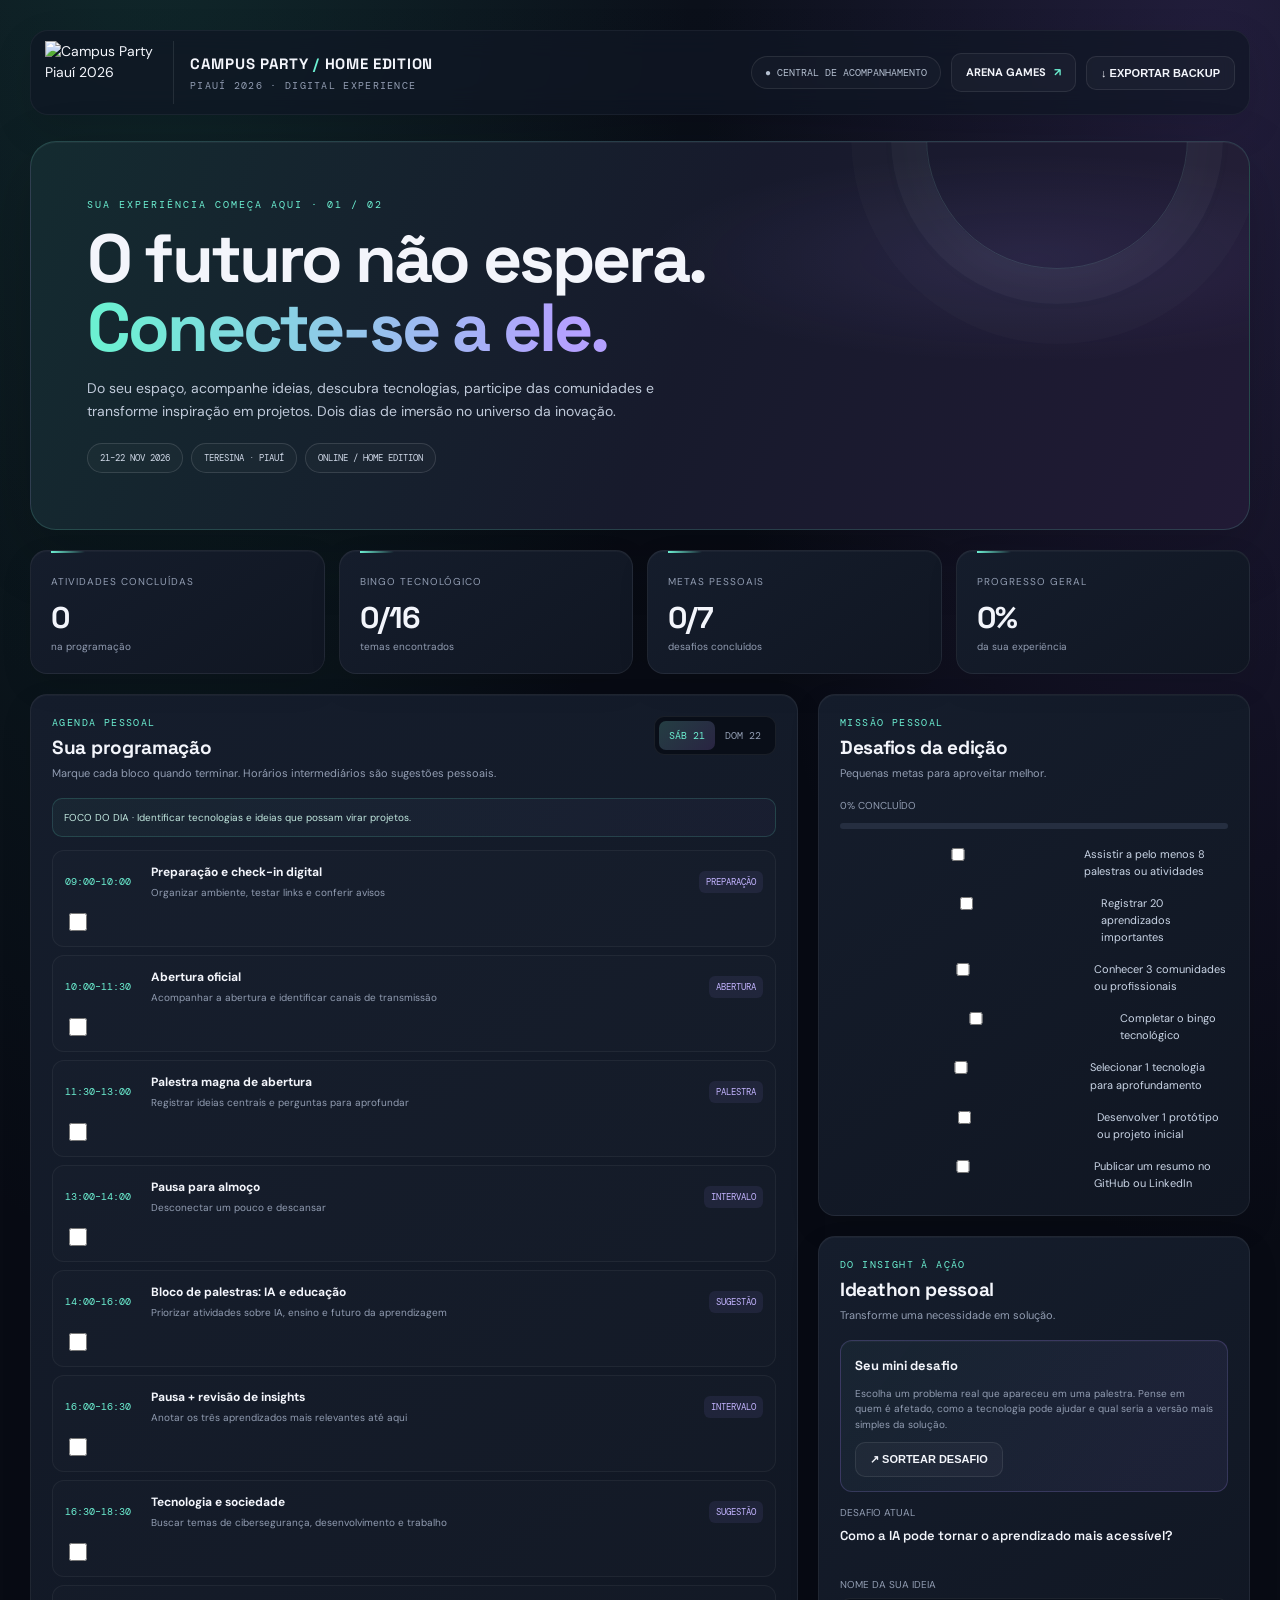
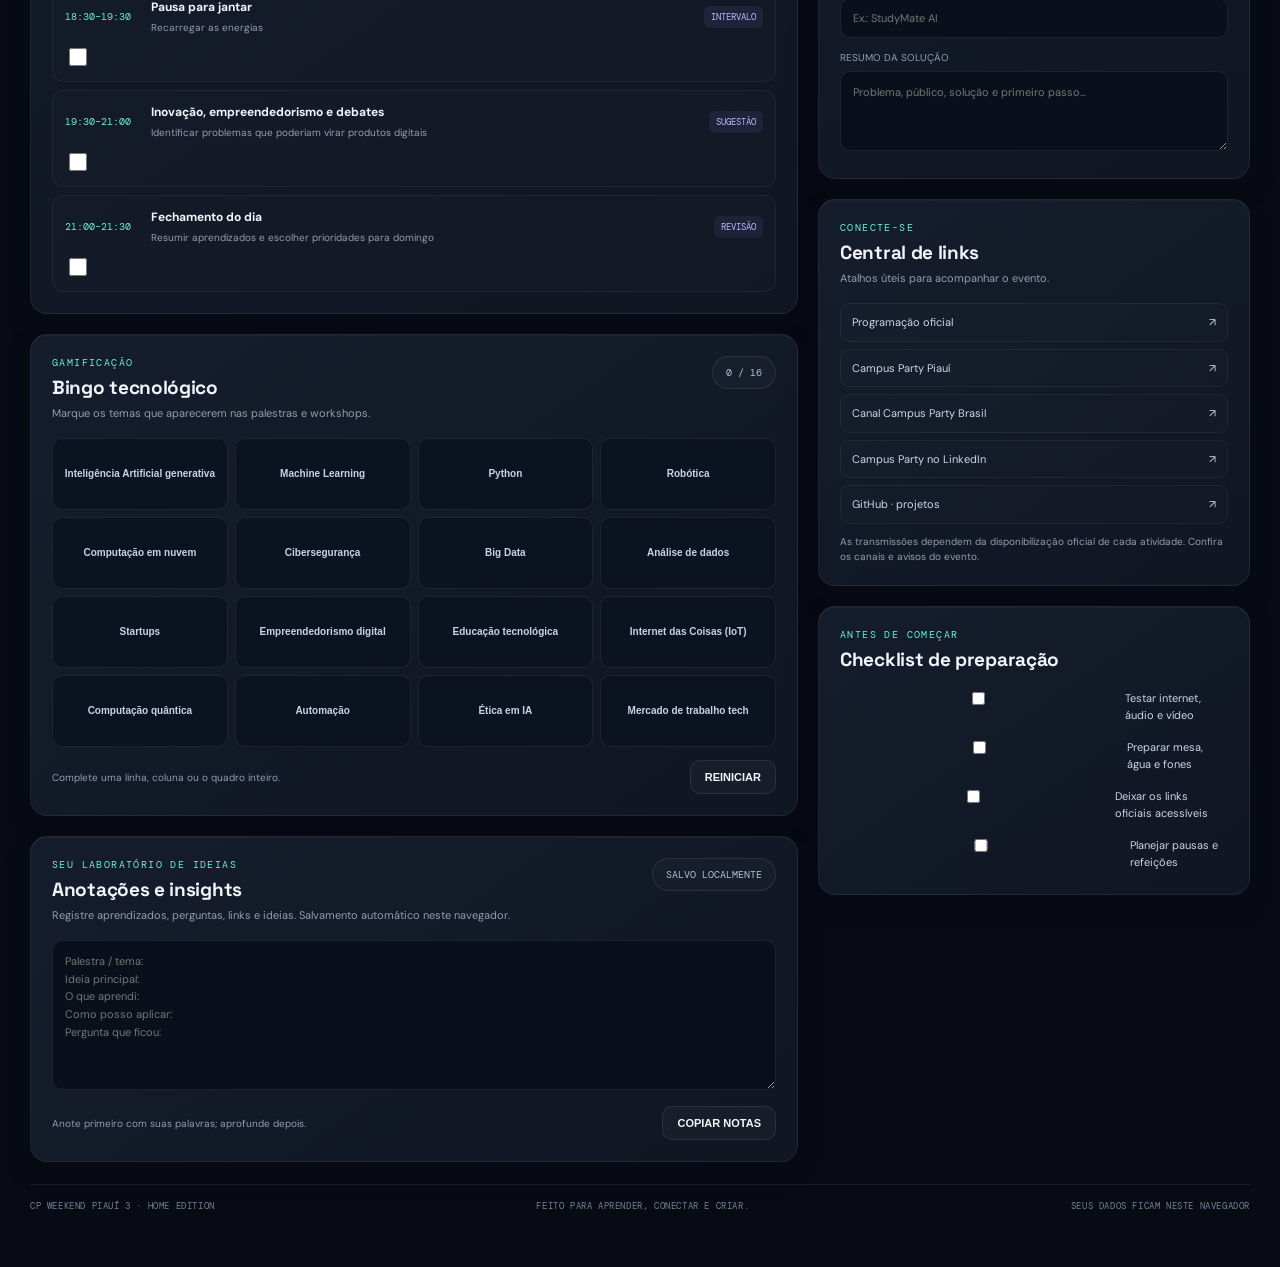
==== commit ca191d59: "Correçaõ Logo" ====
--- a/index.html
+++ b/index.html
@@ -15,7 +15,7 @@
         <header class="top">
             <div class="brand">
                 <div class="logo">
-                    <img src="./assets/_logo.webp" alt="Campus Party Piauí 2026" width="120" height="68">
+                    <img src="./assets/_logo.png" alt="Campus Party Piauí 2026" width="120" height="68">
                 </div>
                 <div>
                     <b>CAMPUS PARTY <span style="color:var(--cyan)">/</span> HOME EDITION</b>
